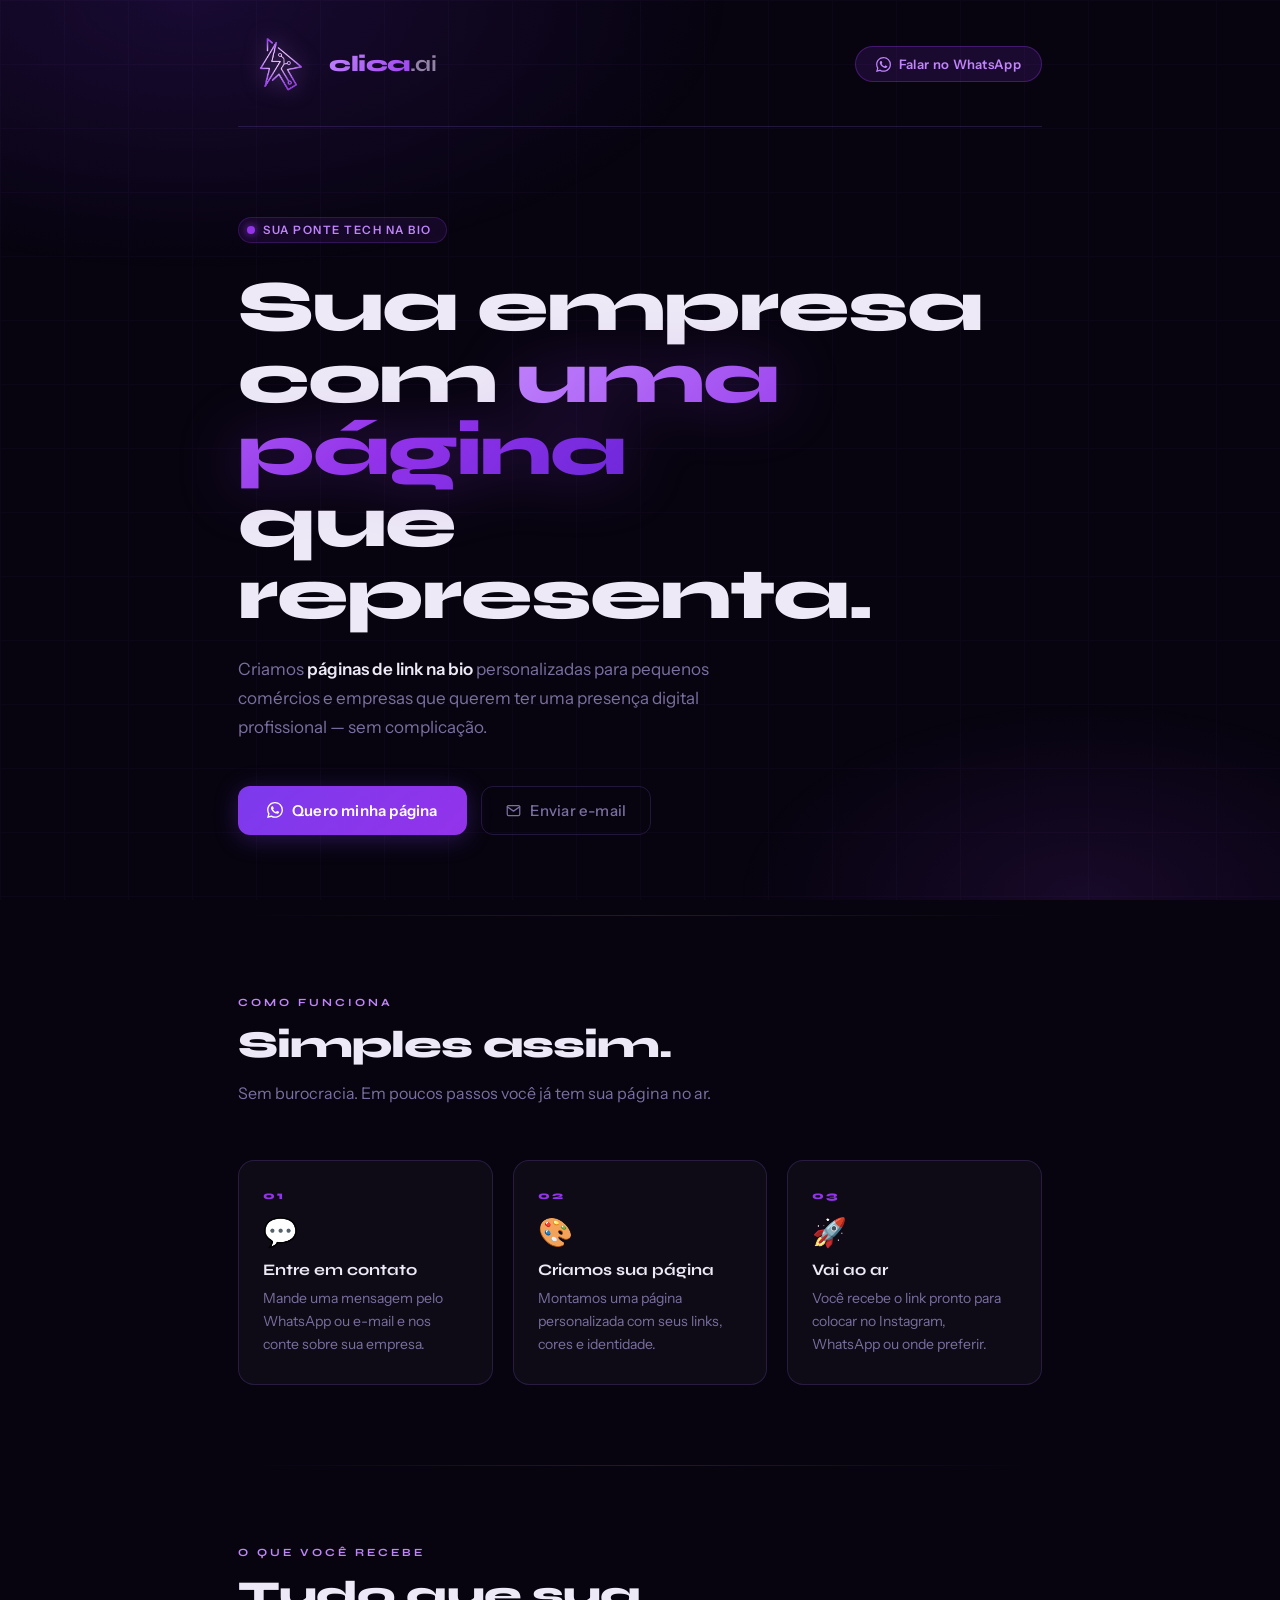
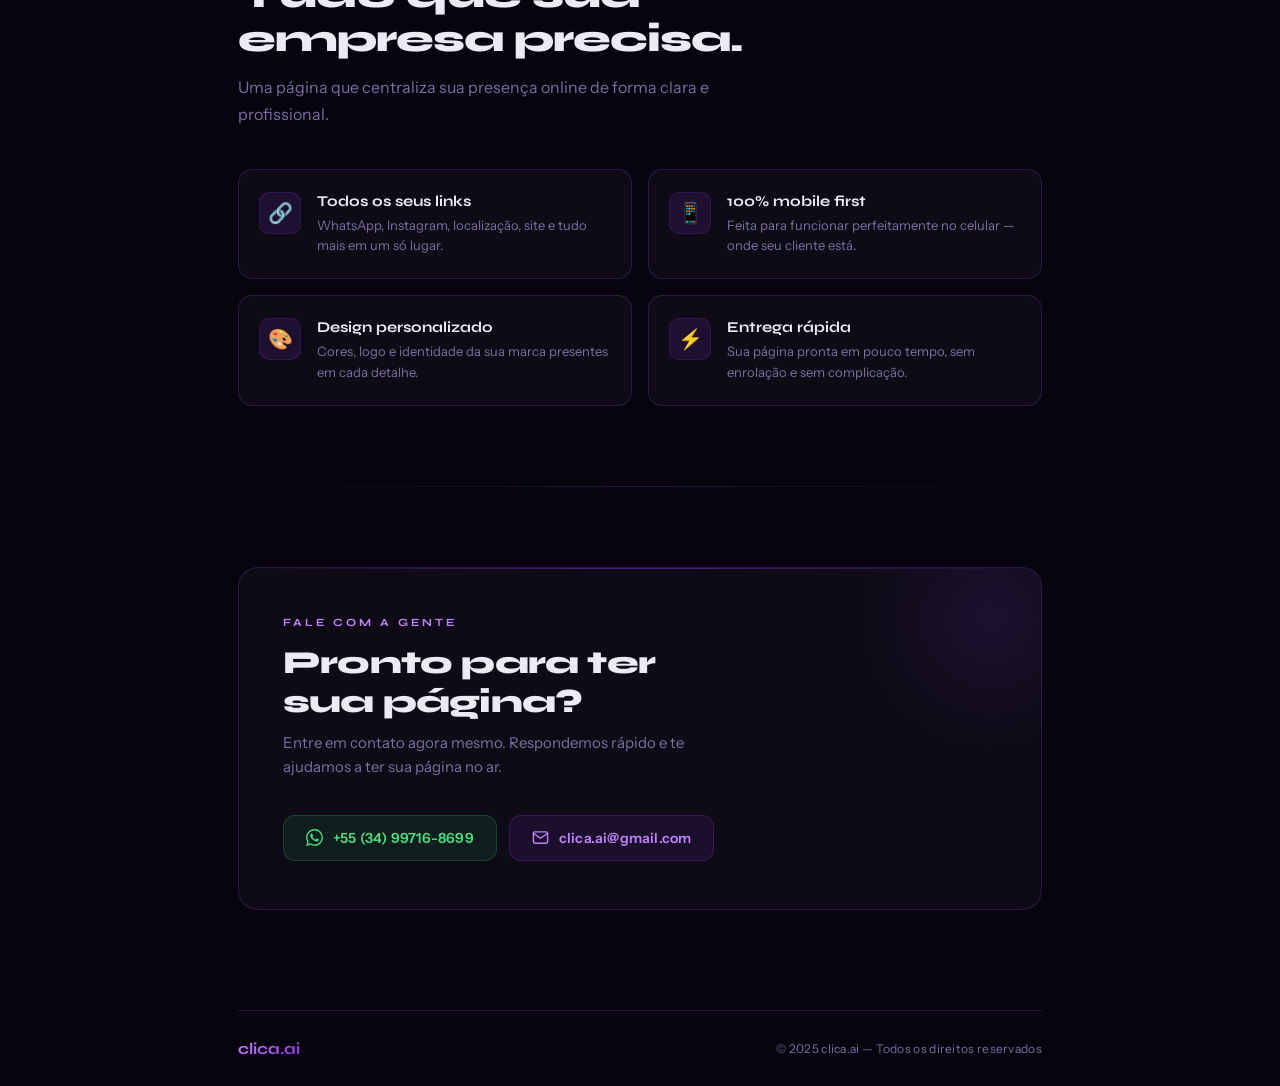
==== index.html @ f95d6e51 "Add files via upload Organizando pasta." ====
<!DOCTYPE html>
<html lang="pt-BR">
<head>
  <meta charset="UTF-8"/>
  <meta name="viewport" content="width=device-width, initial-scale=1.0"/>
  <title>clica.ai — Sua Ponte Tech na Bio</title>
  <link href="https://fonts.googleapis.com/css2?family=Syne:wght@700;800&family=Instrument+Sans:wght@400;500;600&display=swap" rel="stylesheet"/>
  <link rel="stylesheet" href="style.css"/>
</head>
<body>

<div class="bg-mesh"></div>
<div class="bg-grid"></div>

<div class="container">

  <!-- NAV -->
  <nav>
    <a class="nav-logo" href="#">
      <img src="assets/logo.png" alt="clica.ai"/>
      <span class="nav-brand">clica<span>.ai</span></span>
    </a>
    <a href="https://wa.me/5534997168699" target="_blank" class="nav-cta">
      <svg width="15" height="15" viewBox="0 0 24 24" fill="currentColor"><path d="M17.472 14.382c-.297-.149-1.758-.867-2.03-.967-.273-.099-.471-.148-.67.15-.197.297-.767.966-.94 1.164-.173.199-.347.223-.644.075-.297-.15-1.255-.463-2.39-1.475-.883-.788-1.48-1.761-1.653-2.059-.173-.297-.018-.458.13-.606.134-.133.298-.347.446-.52.149-.174.198-.298.298-.497.099-.198.05-.371-.025-.52-.075-.149-.669-1.612-.916-2.207-.242-.579-.487-.5-.669-.51a12.8 12.8 0 0 0-.57-.01c-.198 0-.52.074-.792.372-.272.297-1.04 1.016-1.04 2.479 0 1.462 1.065 2.875 1.213 3.074.149.198 2.096 3.2 5.077 4.487.709.306 1.262.489 1.694.625.712.227 1.36.195 1.871.118.571-.085 1.758-.719 2.006-1.413.248-.694.248-1.289.173-1.413-.074-.124-.272-.198-.57-.347m-5.421 7.403h-.004a9.87 9.87 0 0 1-5.031-1.378l-.361-.214-3.741.982.998-3.648-.235-.374a9.86 9.86 0 0 1-1.51-5.26c.001-5.45 4.436-9.884 9.888-9.884 2.64 0 5.122 1.03 6.988 2.898a9.825 9.825 0 0 1 2.893 6.994c-.003 5.45-4.437 9.884-9.885 9.884m8.413-18.297A11.815 11.815 0 0 0 12.05 0C5.495 0 .16 5.335.157 11.892c0 2.096.547 4.142 1.588 5.945L.057 24l6.305-1.654a11.882 11.882 0 0 0 5.683 1.448h.005c6.554 0 11.89-5.335 11.893-11.893a11.821 11.821 0 0 0-3.48-8.413Z"/></svg>
      Falar no WhatsApp
    </a>
  </nav>

  <!-- HERO -->
  <section class="hero" id="hero">
    <div class="hero-eyebrow">
      <span class="eyebrow-dot"></span>
      Sua Ponte Tech na Bio
    </div>
    <h1 class="hero-title">
      Sua empresa<br/>
      com <span class="accent">uma página</span><br/>
      que representa.
    </h1>
    <p class="hero-subtitle">
      Criamos <strong>páginas de link na bio</strong> personalizadas para pequenos comércios e empresas que querem ter uma presença digital profissional — sem complicação.
    </p>
    <div class="hero-actions">
      <a href="https://wa.me/5534997168699?text=Olá!%20Gostaria%20de%20saber%20mais%20sobre%20o%20clica.ai" target="_blank" class="btn-primary">
        <svg width="16" height="16" viewBox="0 0 24 24" fill="currentColor"><path d="M17.472 14.382c-.297-.149-1.758-.867-2.03-.967-.273-.099-.471-.148-.67.15-.197.297-.767.966-.94 1.164-.173.199-.347.223-.644.075-.297-.15-1.255-.463-2.39-1.475-.883-.788-1.48-1.761-1.653-2.059-.173-.297-.018-.458.13-.606.134-.133.298-.347.446-.52.149-.174.198-.298.298-.497.099-.198.05-.371-.025-.52-.075-.149-.669-1.612-.916-2.207-.242-.579-.487-.5-.669-.51a12.8 12.8 0 0 0-.57-.01c-.198 0-.52.074-.792.372-.272.297-1.04 1.016-1.04 2.479 0 1.462 1.065 2.875 1.213 3.074.149.198 2.096 3.2 5.077 4.487.709.306 1.262.489 1.694.625.712.227 1.36.195 1.871.118.571-.085 1.758-.719 2.006-1.413.248-.694.248-1.289.173-1.413-.074-.124-.272-.198-.57-.347m-5.421 7.403h-.004a9.87 9.87 0 0 1-5.031-1.378l-.361-.214-3.741.982.998-3.648-.235-.374a9.86 9.86 0 0 1-1.51-5.26c.001-5.45 4.436-9.884 9.888-9.884 2.64 0 5.122 1.03 6.988 2.898a9.825 9.825 0 0 1 2.893 6.994c-.003 5.45-4.437 9.884-9.885 9.884m8.413-18.297A11.815 11.815 0 0 0 12.05 0C5.495 0 .16 5.335.157 11.892c0 2.096.547 4.142 1.588 5.945L.057 24l6.305-1.654a11.882 11.882 0 0 0 5.683 1.448h.005c6.554 0 11.89-5.335 11.893-11.893a11.821 11.821 0 0 0-3.48-8.413Z"/></svg>
        Quero minha página
      </a>
      <a href="mailto:clica.ai@gmail.com" class="btn-secondary">
        <svg width="15" height="15" viewBox="0 0 24 24" fill="none" stroke="currentColor" stroke-width="2" stroke-linecap="round" stroke-linejoin="round"><path d="M4 4h16c1.1 0 2 .9 2 2v12c0 1.1-.9 2-2 2H4c-1.1 0-2-.9-2-2V6c0-1.1.9-2 2-2z"/><polyline points="22,6 12,13 2,6"/></svg>
        Enviar e-mail
      </a>
    </div>
  </section>

  <div class="divider"></div>

  <!-- COMO FUNCIONA -->
  <section class="section" id="como-funciona">
    <div class="section-label">Como funciona</div>
    <h2 class="section-title">Simples assim.</h2>
    <p class="section-desc">Sem burocracia. Em poucos passos você já tem sua página no ar.</p>
    <div class="steps">
      <div class="step">
        <span class="step-num">01</span>
        <span class="step-icon">💬</span>
        <div class="step-title">Entre em contato</div>
        <p class="step-desc">Mande uma mensagem pelo WhatsApp ou e-mail e nos conte sobre sua empresa.</p>
      </div>
      <div class="step">
        <span class="step-num">02</span>
        <span class="step-icon">🎨</span>
        <div class="step-title">Criamos sua página</div>
        <p class="step-desc">Montamos uma página personalizada com seus links, cores e identidade.</p>
      </div>
      <div class="step">
        <span class="step-num">03</span>
        <span class="step-icon">🚀</span>
        <div class="step-title">Vai ao ar</div>
        <p class="step-desc">Você recebe o link pronto para colocar no Instagram, WhatsApp ou onde preferir.</p>
      </div>
    </div>
  </section>

  <div class="divider"></div>

  <!-- O QUE VOCÊ RECEBE -->
  <section class="features-section" id="recursos" style="padding-top:80px;">
    <div class="section-label">O que você recebe</div>
    <h2 class="section-title">Tudo que sua<br/>empresa precisa.</h2>
    <p class="section-desc" style="margin-bottom:40px;">Uma página que centraliza sua presença online de forma clara e profissional.</p>
    <div class="features-grid">
      <div class="feature">
        <div class="feature-icon">🔗</div>
        <div>
          <div class="feature-title">Todos os seus links</div>
          <p class="feature-desc">WhatsApp, Instagram, localização, site e tudo mais em um só lugar.</p>
        </div>
      </div>
      <div class="feature">
        <div class="feature-icon">📱</div>
        <div>
          <div class="feature-title">100% mobile first</div>
          <p class="feature-desc">Feita para funcionar perfeitamente no celular — onde seu cliente está.</p>
        </div>
      </div>
      <div class="feature">
        <div class="feature-icon">🎨</div>
        <div>
          <div class="feature-title">Design personalizado</div>
          <p class="feature-desc">Cores, logo e identidade da sua marca presentes em cada detalhe.</p>
        </div>
      </div>
      <div class="feature">
        <div class="feature-icon">⚡</div>
        <div>
          <div class="feature-title">Entrega rápida</div>
          <p class="feature-desc">Sua página pronta em pouco tempo, sem enrolação e sem complicação.</p>
        </div>
      </div>
    </div>
  </section>

  <div class="divider"></div>

  <!-- CONTATO -->
  <section class="contact-section" id="contato" style="padding-top:80px;">
    <div class="contact-box">
      <div class="section-label">Fale com a gente</div>
      <h2 class="contact-title">Pronto para ter<br/>sua página?</h2>
      <p class="contact-sub">Entre em contato agora mesmo. Respondemos rápido e te ajudamos a ter sua página no ar.</p>
      <div class="contact-links">
        <a href="https://wa.me/5534997168699?text=Olá!%20Quero%20saber%20mais%20sobre%20o%20clica.ai" target="_blank" class="contact-btn whatsapp">
          <svg width="17" height="17" viewBox="0 0 24 24" fill="currentColor"><path d="M17.472 14.382c-.297-.149-1.758-.867-2.03-.967-.273-.099-.471-.148-.67.15-.197.297-.767.966-.94 1.164-.173.199-.347.223-.644.075-.297-.15-1.255-.463-2.39-1.475-.883-.788-1.48-1.761-1.653-2.059-.173-.297-.018-.458.13-.606.134-.133.298-.347.446-.52.149-.174.198-.298.298-.497.099-.198.05-.371-.025-.52-.075-.149-.669-1.612-.916-2.207-.242-.579-.487-.5-.669-.51a12.8 12.8 0 0 0-.57-.01c-.198 0-.52.074-.792.372-.272.297-1.04 1.016-1.04 2.479 0 1.462 1.065 2.875 1.213 3.074.149.198 2.096 3.2 5.077 4.487.709.306 1.262.489 1.694.625.712.227 1.36.195 1.871.118.571-.085 1.758-.719 2.006-1.413.248-.694.248-1.289.173-1.413-.074-.124-.272-.198-.57-.347m-5.421 7.403h-.004a9.87 9.87 0 0 1-5.031-1.378l-.361-.214-3.741.982.998-3.648-.235-.374a9.86 9.86 0 0 1-1.51-5.26c.001-5.45 4.436-9.884 9.888-9.884 2.64 0 5.122 1.03 6.988 2.898a9.825 9.825 0 0 1 2.893 6.994c-.003 5.45-4.437 9.884-9.885 9.884m8.413-18.297A11.815 11.815 0 0 0 12.05 0C5.495 0 .16 5.335.157 11.892c0 2.096.547 4.142 1.588 5.945L.057 24l6.305-1.654a11.882 11.882 0 0 0 5.683 1.448h.005c6.554 0 11.89-5.335 11.893-11.893a11.821 11.821 0 0 0-3.48-8.413Z"/></svg>
          +55 (34) 99716-8699
        </a>
        <a href="mailto:clica.ai@gmail.com" class="contact-btn email">
          <svg width="17" height="17" viewBox="0 0 24 24" fill="none" stroke="currentColor" stroke-width="2" stroke-linecap="round" stroke-linejoin="round"><path d="M4 4h16c1.1 0 2 .9 2 2v12c0 1.1-.9 2-2 2H4c-1.1 0-2-.9-2-2V6c0-1.1.9-2 2-2z"/><polyline points="22,6 12,13 2,6"/></svg>
          clica.ai@gmail.com
        </a>
      </div>
    </div>
  </section>

  <!-- FOOTER -->
  <footer>
    <div class="footer-inner">
      <span class="footer-brand">clica.ai</span>
      <span class="footer-copy">© 2025 clica.ai — Todos os direitos reservados</span>
    </div>
  </footer>

</div>

<script src="main.js"></script>
</body>
</html>
---- style.css ----
*, *::before, *::after { box-sizing: border-box; margin: 0; padding: 0; }

:root {
  --bg:       #07040f;
  --surface:  #110b1e;
  --border:   rgba(147, 97, 232, 0.2);
  --border-h: rgba(147, 97, 232, 0.5);
  --purple:   #9333ea;
  --purple-l: #c084fc;
  --purple-xl: #e9d5ff;
  --text:     #ede9f6;
  --muted:    #7b6fa0;
  --card-bg:  rgba(255,255,255,0.03);
}

html { scroll-behavior: smooth; }

body {
  font-family: 'Instrument Sans', sans-serif;
  background: var(--bg);
  color: var(--text);
  min-height: 100dvh;
  overflow-x: hidden;
}

/* ── BG EFFECTS ── */
.bg-mesh {
  position: fixed; inset: 0; z-index: 0; pointer-events: none;
  background:
    radial-gradient(ellipse 70% 50% at 15% 0%, rgba(109,40,217,0.18) 0%, transparent 60%),
    radial-gradient(ellipse 50% 40% at 85% 100%, rgba(147,51,234,0.12) 0%, transparent 55%);
}
.bg-grid {
  position: fixed; inset: 0; z-index: 0; pointer-events: none; opacity: 0.04;
  background-image:
    linear-gradient(rgba(147,97,232,1) 1px, transparent 1px),
    linear-gradient(90deg, rgba(147,97,232,1) 1px, transparent 1px);
  background-size: 64px 64px;
}

/* ── LAYOUT ── */
.container {
  position: relative; z-index: 1;
  max-width: 860px;
  margin: 0 auto;
  padding: 0 28px;
}

/* ── NAV ── */
nav {
  padding: 24px 0 22px;
  display: flex; align-items: center; justify-content: space-between;
  border-bottom: 1px solid var(--border);
  animation: fadeDown .6s both;
}
.nav-logo {
  display: flex; align-items: center; gap: 11px;
  text-decoration: none;
}
.nav-logo img {
  width: 80px; height: 80px; object-fit: contain;
  filter: drop-shadow(0 0 10px rgba(192,132,252,0.5));
}
.nav-brand {
  font-family: 'Syne'; font-weight: 800; font-size: 22px;
  background: linear-gradient(135deg, #c084fc, #9333ea);
  -webkit-background-clip: text; -webkit-text-fill-color: transparent;
  letter-spacing: -0.5px;
}
.nav-brand span { color: #e9d5ff; -webkit-text-fill-color: #e9d5ff; opacity: .6; font-weight: 700; }
.nav-cta {
  display: flex; align-items: center; gap: 8px;
  padding: 9px 20px;
  border-radius: 99px;
  background: rgba(147,51,234,0.15);
  border: 1px solid rgba(147,51,234,0.35);
  color: var(--purple-l);
  font-size: 13px; font-weight: 600;
  text-decoration: none;
  transition: all .2s;
  letter-spacing: .3px;
}
.nav-cta:hover {
  background: rgba(147,51,234,0.28);
  border-color: var(--purple-l);
  box-shadow: 0 0 20px rgba(147,51,234,0.2);
}
.nav-cta svg { flex-shrink: 0; }

/* ── HERO ── */
.hero {
  padding: 90px 0 80px;
  display: flex; flex-direction: column; align-items: flex-start;
}
.hero-eyebrow {
  display: inline-flex; align-items: center; gap: 8px;
  padding: 5px 14px 5px 8px;
  background: rgba(147,51,234,0.1);
  border: 1px solid rgba(147,51,234,0.25);
  border-radius: 99px;
  font-size: 11.5px; font-weight: 600;
  color: var(--purple-l);
  letter-spacing: 1.5px; text-transform: uppercase;
  margin-bottom: 28px;
  animation: fadeUp .6s .1s both;
}
.eyebrow-dot {
  width: 8px; height: 8px; border-radius: 50%;
  background: var(--purple);
  box-shadow: 0 0 8px var(--purple);
  animation: pulse 2s ease-in-out infinite;
}
@keyframes pulse { 0%,100% { opacity:1; transform:scale(1); } 50% { opacity:.4; transform:scale(.8); } }

.hero-title {
  font-family: 'Syne'; font-weight: 800;
  font-size: clamp(44px, 7vw, 72px);
  line-height: 1.0; letter-spacing: -2px;
  color: var(--text);
  margin-bottom: 24px;
  animation: fadeUp .6s .2s both;
}
.hero-title .accent {
  background: linear-gradient(135deg, #c084fc 0%, #9333ea 60%, #6d28d9 100%);
  -webkit-background-clip: text; -webkit-text-fill-color: transparent;
  filter: drop-shadow(0 0 30px rgba(147,51,234,0.35));
}
.hero-subtitle {
  font-size: 17px; line-height: 1.7;
  color: var(--muted);
  max-width: 520px;
  margin-bottom: 44px;
  font-weight: 400;
  animation: fadeUp .6s .3s both;
}
.hero-subtitle strong { color: var(--text); font-weight: 600; }

.hero-actions {
  display: flex; align-items: center; gap: 14px; flex-wrap: wrap;
  animation: fadeUp .6s .4s both;
}
.btn-primary {
  display: inline-flex; align-items: center; gap: 9px;
  padding: 14px 28px;
  background: linear-gradient(135deg, #7c3aed, #9333ea);
  border: 1px solid rgba(147,51,234,0.5);
  border-radius: 12px;
  color: #fff;
  font-family: 'Instrument Sans'; font-size: 15px; font-weight: 600;
  text-decoration: none;
  transition: all .25s cubic-bezier(.16,1,.3,1);
  box-shadow: 0 4px 24px rgba(124,58,237,0.3);
  letter-spacing: .2px;
}
.btn-primary:hover {
  transform: translateY(-2px);
  box-shadow: 0 8px 36px rgba(124,58,237,0.45);
  background: linear-gradient(135deg, #8b5cf6, #a855f7);
}
.btn-secondary {
  display: inline-flex; align-items: center; gap: 9px;
  padding: 14px 24px;
  background: transparent;
  border: 1px solid var(--border);
  border-radius: 12px;
  color: var(--muted);
  font-family: 'Instrument Sans'; font-size: 15px; font-weight: 500;
  text-decoration: none;
  transition: all .25s;
  letter-spacing: .2px;
}
.btn-secondary:hover {
  border-color: var(--border-h);
  color: var(--text);
  background: var(--card-bg);
}

/* ── DIVIDER ── */
.divider {
  width: 100%; height: 1px;
  background: linear-gradient(90deg, transparent, var(--border), transparent);
  margin: 0;
}

/* ── SEÇÕES ── */
.section { padding: 80px 0; animation: fadeUp .7s .1s both; }
.section-label {
  font-family: 'Syne'; font-size: 11px; font-weight: 700;
  letter-spacing: 3px; text-transform: uppercase;
  color: var(--purple-l); margin-bottom: 14px;
}
.section-title {
  font-family: 'Syne'; font-weight: 800;
  font-size: clamp(26px, 4vw, 38px);
  letter-spacing: -1px; line-height: 1.15;
  margin-bottom: 14px; color: var(--text);
}
.section-desc {
  font-size: 16px; line-height: 1.7;
  color: var(--muted); max-width: 500px;
  margin-bottom: 52px;
}

/* ── STEPS ── */
.steps { display: grid; grid-template-columns: repeat(3, 1fr); gap: 20px; }
@media (max-width: 600px) { .steps { grid-template-columns: 1fr; } }
.step {
  padding: 28px 24px;
  background: var(--card-bg);
  border: 1px solid var(--border);
  border-radius: 16px;
  transition: all .25s;
}
.step:hover {
  border-color: var(--border-h);
  background: rgba(147,51,234,0.05);
  transform: translateY(-3px);
  box-shadow: 0 12px 40px rgba(124,58,237,0.1);
}
.step-num {
  font-family: 'Syne'; font-weight: 800; font-size: 11px;
  letter-spacing: 2px; text-transform: uppercase;
  color: var(--purple); margin-bottom: 16px; display: block;
}
.step-icon { font-size: 28px; display: block; margin-bottom: 14px; line-height: 1; }
.step-title { font-family: 'Syne'; font-weight: 700; font-size: 16px; color: var(--text); margin-bottom: 8px; }
.step-desc  { font-size: 14px; line-height: 1.65; color: var(--muted); }

/* ── FEATURES ── */
.features-section { padding: 0 0 80px; }
.features-grid { display: grid; grid-template-columns: repeat(2, 1fr); gap: 16px; }
@media (max-width: 580px) { .features-grid { grid-template-columns: 1fr; } }
.feature {
  display: flex; align-items: flex-start; gap: 16px;
  padding: 22px 20px;
  background: var(--card-bg);
  border: 1px solid var(--border);
  border-radius: 14px;
  transition: all .2s;
}
.feature:hover { border-color: var(--border-h); background: rgba(147,51,234,0.04); }
.feature-icon {
  width: 42px; height: 42px; flex-shrink: 0;
  border-radius: 10px;
  background: rgba(147,51,234,0.12);
  border: 1px solid rgba(147,51,234,0.2);
  display: flex; align-items: center; justify-content: center;
  font-size: 20px;
}
.feature-title { font-family: 'Syne'; font-weight: 700; font-size: 15px; color: var(--text); margin-bottom: 5px; }
.feature-desc  { font-size: 13px; line-height: 1.6; color: var(--muted); }

/* ── CONTACT ── */
.contact-section { padding: 0 0 100px; }
.contact-box {
  background: var(--card-bg);
  border: 1px solid var(--border);
  border-radius: 20px;
  padding: 48px 44px;
  display: flex; flex-direction: column; align-items: flex-start;
  position: relative; overflow: hidden;
}
@media (max-width: 600px) { .contact-box { padding: 36px 24px; } }
.contact-box::before {
  content: '';
  position: absolute; top: 0; left: 0; right: 0; height: 1px;
  background: linear-gradient(90deg, transparent, rgba(147,51,234,0.5), transparent);
}
.contact-box::after {
  content: '';
  position: absolute; top: -80px; right: -80px;
  width: 260px; height: 260px;
  border-radius: 50%;
  background: radial-gradient(circle, rgba(124,58,237,0.12) 0%, transparent 70%);
  pointer-events: none;
}
.contact-title {
  font-family: 'Syne'; font-weight: 800;
  font-size: clamp(22px, 3.5vw, 32px);
  letter-spacing: -0.8px; color: var(--text);
  margin-bottom: 10px;
}
.contact-sub { font-size: 15px; color: var(--muted); margin-bottom: 36px; line-height: 1.6; max-width: 440px; }
.contact-links { display: flex; flex-wrap: wrap; gap: 12px; }
.contact-btn {
  display: inline-flex; align-items: center; gap: 10px;
  padding: 13px 22px;
  border-radius: 12px;
  font-family: 'Instrument Sans'; font-size: 14px; font-weight: 600;
  text-decoration: none;
  transition: all .25s;
  letter-spacing: .2px;
}
.contact-btn.whatsapp {
  background: rgba(34,197,94,0.1);
  border: 1px solid rgba(34,197,94,0.25);
  color: #4ade80;
}
.contact-btn.whatsapp:hover {
  background: rgba(34,197,94,0.18); border-color: rgba(34,197,94,0.5);
  transform: translateY(-2px); box-shadow: 0 6px 20px rgba(34,197,94,0.12);
}
.contact-btn.email {
  background: rgba(147,51,234,0.1);
  border: 1px solid rgba(147,51,234,0.25);
  color: var(--purple-l);
}
.contact-btn.email:hover {
  background: rgba(147,51,234,0.18); border-color: var(--purple-l);
  transform: translateY(-2px); box-shadow: 0 6px 20px rgba(147,51,234,0.15);
}

/* ── FOOTER ── */
footer { border-top: 1px solid var(--border); padding: 28px 0; }
.footer-inner {
  display: flex; align-items: center; justify-content: space-between; flex-wrap: wrap; gap: 12px;
}
.footer-brand {
  font-family: 'Syne'; font-weight: 700; font-size: 16px;
  background: linear-gradient(135deg, #c084fc, #9333ea);
  -webkit-background-clip: text; -webkit-text-fill-color: transparent;
}
.footer-copy { font-size: 12px; color: var(--muted); letter-spacing: .3px; }

/* ── ANIMAÇÕES ── */
@keyframes fadeUp   { from { opacity:0; transform:translateY(22px); } to { opacity:1; transform:translateY(0); } }
@keyframes fadeDown { from { opacity:0; transform:translateY(-14px); } to { opacity:1; transform:translateY(0); } }
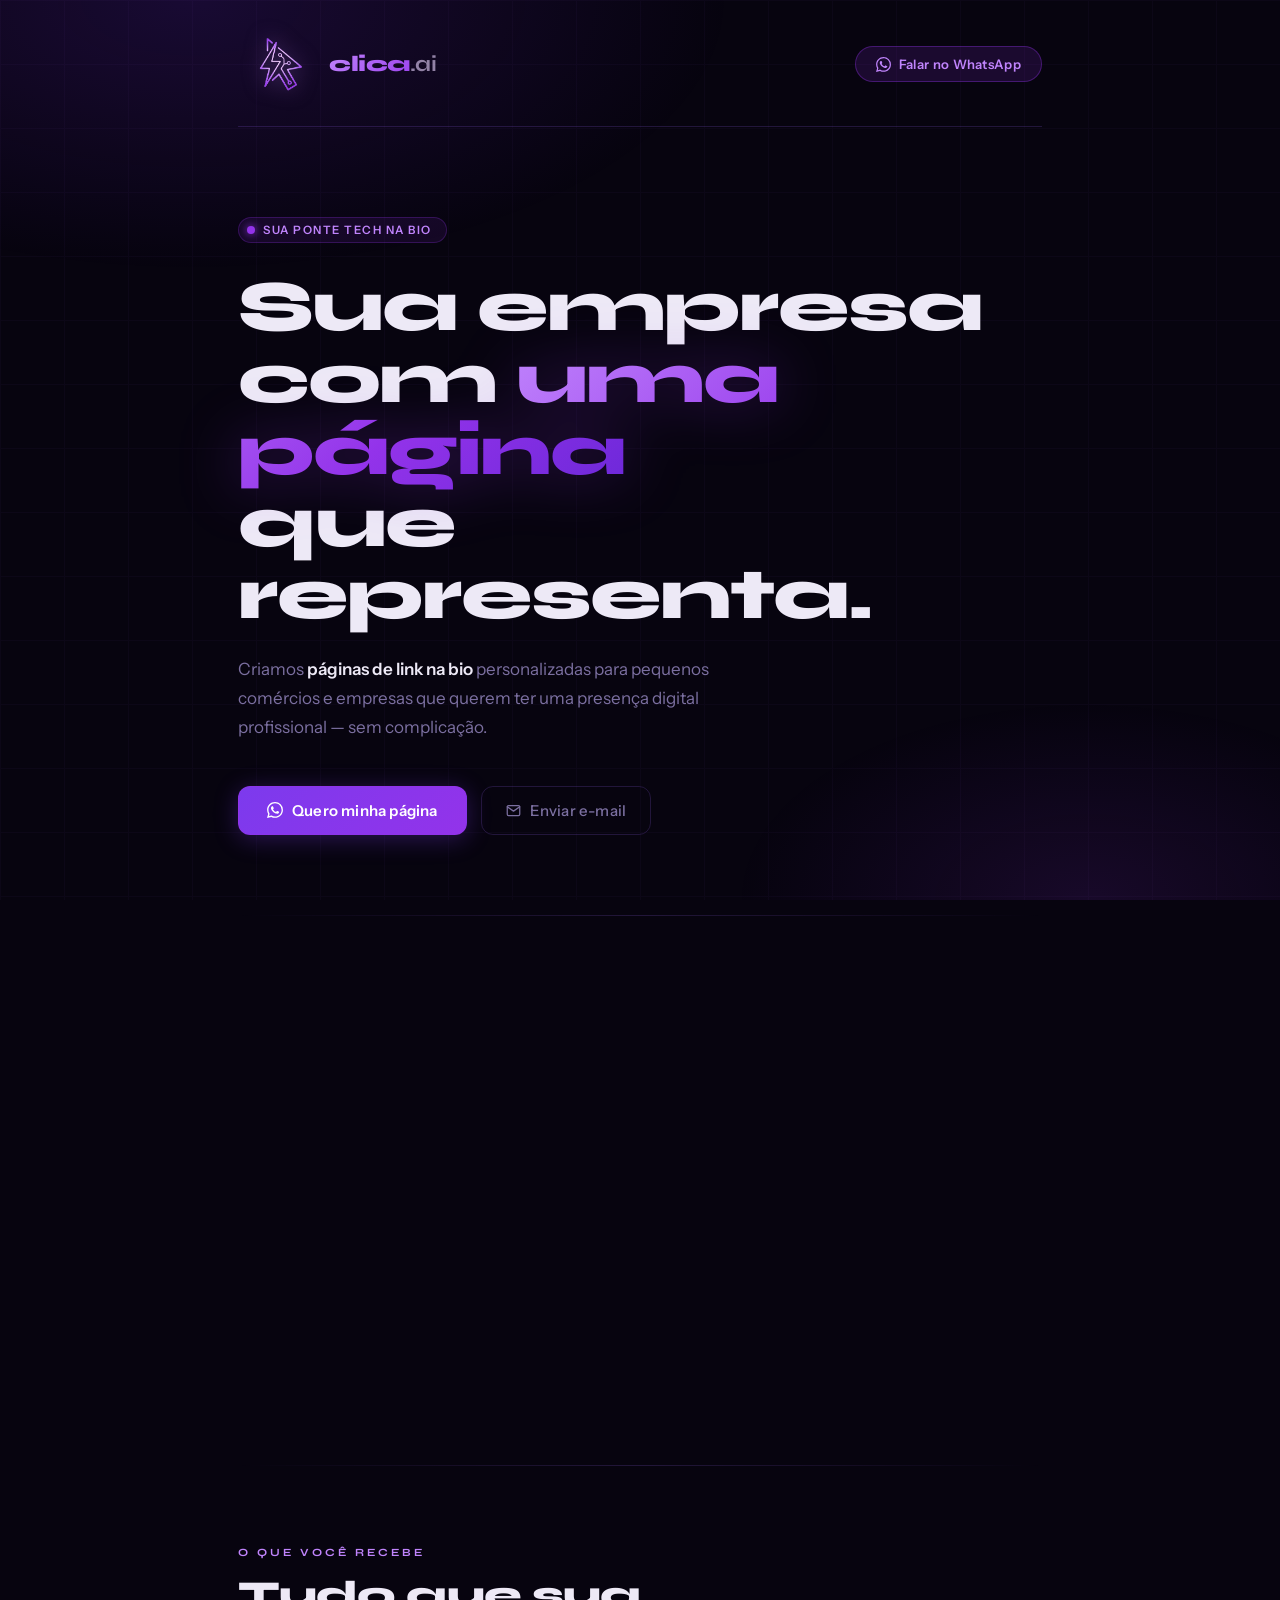
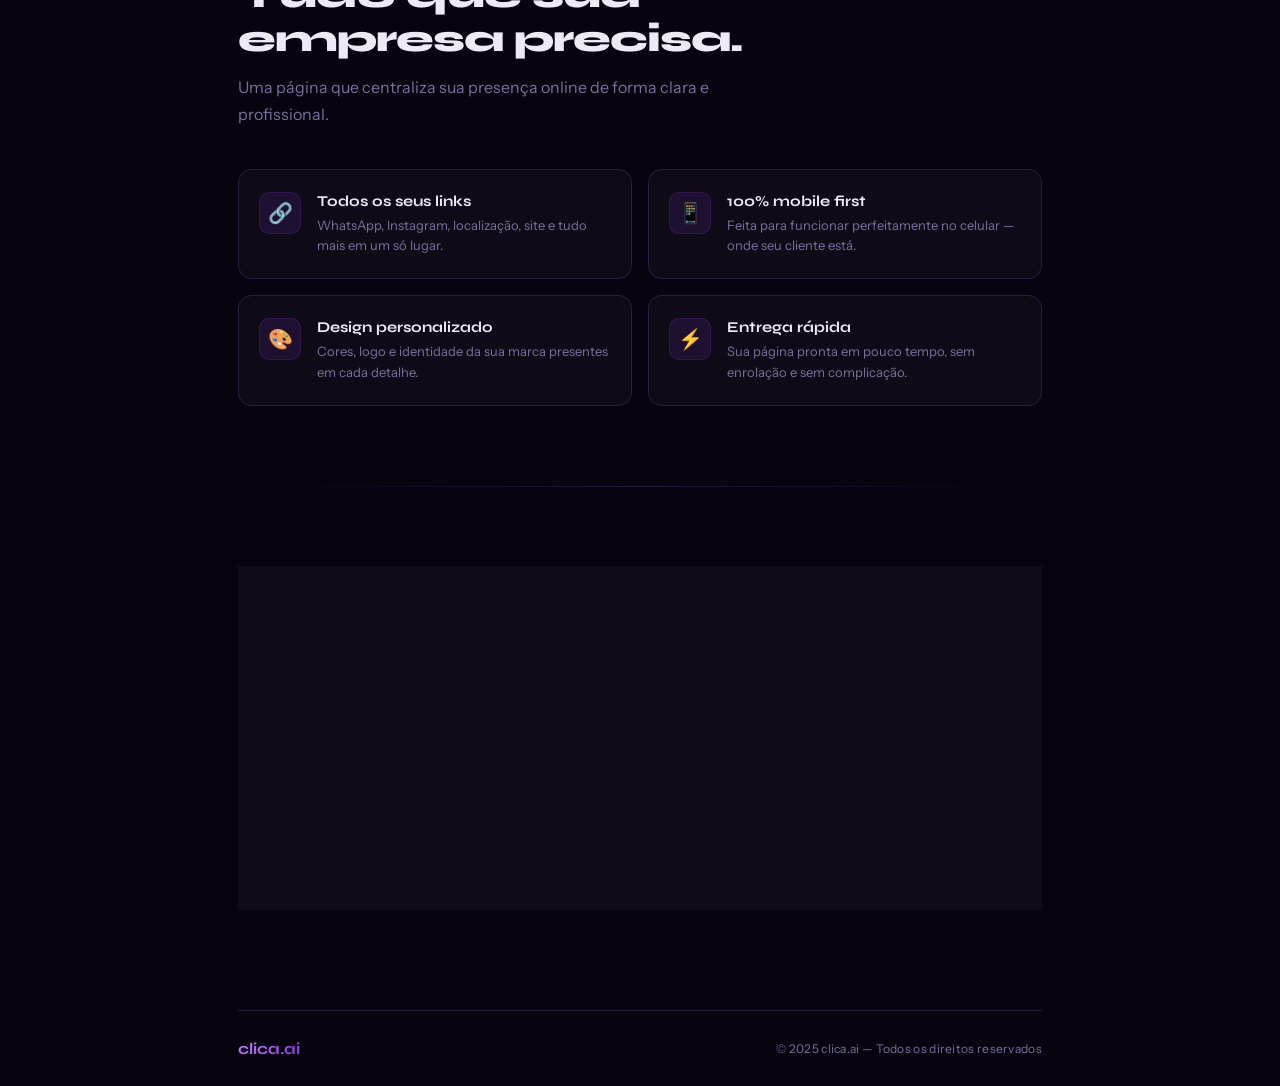
==== commit f993716f: "Corrigindo links do site clicaai" ====
--- a/index.html
+++ b/index.html
@@ -45,7 +45,7 @@
         <svg width="16" height="16" viewBox="0 0 24 24" fill="currentColor"><path d="M17.472 14.382c-.297-.149-1.758-.867-2.03-.967-.273-.099-.471-.148-.67.15-.197.297-.767.966-.94 1.164-.173.199-.347.223-.644.075-.297-.15-1.255-.463-2.39-1.475-.883-.788-1.48-1.761-1.653-2.059-.173-.297-.018-.458.13-.606.134-.133.298-.347.446-.52.149-.174.198-.298.298-.497.099-.198.05-.371-.025-.52-.075-.149-.669-1.612-.916-2.207-.242-.579-.487-.5-.669-.51a12.8 12.8 0 0 0-.57-.01c-.198 0-.52.074-.792.372-.272.297-1.04 1.016-1.04 2.479 0 1.462 1.065 2.875 1.213 3.074.149.198 2.096 3.2 5.077 4.487.709.306 1.262.489 1.694.625.712.227 1.36.195 1.871.118.571-.085 1.758-.719 2.006-1.413.248-.694.248-1.289.173-1.413-.074-.124-.272-.198-.57-.347m-5.421 7.403h-.004a9.87 9.87 0 0 1-5.031-1.378l-.361-.214-3.741.982.998-3.648-.235-.374a9.86 9.86 0 0 1-1.51-5.26c.001-5.45 4.436-9.884 9.888-9.884 2.64 0 5.122 1.03 6.988 2.898a9.825 9.825 0 0 1 2.893 6.994c-.003 5.45-4.437 9.884-9.885 9.884m8.413-18.297A11.815 11.815 0 0 0 12.05 0C5.495 0 .16 5.335.157 11.892c0 2.096.547 4.142 1.588 5.945L.057 24l6.305-1.654a11.882 11.882 0 0 0 5.683 1.448h.005c6.554 0 11.89-5.335 11.893-11.893a11.821 11.821 0 0 0-3.48-8.413Z"/></svg>
         Quero minha página
       </a>
-      <a href="mailto:clica.ai@gmail.com" class="btn-secondary">
+      <a href="mailto:clicaai.bio@gmail.com" class="btn-secondary">
         <svg width="15" height="15" viewBox="0 0 24 24" fill="none" stroke="currentColor" stroke-width="2" stroke-linecap="round" stroke-linejoin="round"><path d="M4 4h16c1.1 0 2 .9 2 2v12c0 1.1-.9 2-2 2H4c-1.1 0-2-.9-2-2V6c0-1.1.9-2 2-2z"/><polyline points="22,6 12,13 2,6"/></svg>
         Enviar e-mail
       </a>
@@ -133,9 +133,9 @@
           <svg width="17" height="17" viewBox="0 0 24 24" fill="currentColor"><path d="M17.472 14.382c-.297-.149-1.758-.867-2.03-.967-.273-.099-.471-.148-.67.15-.197.297-.767.966-.94 1.164-.173.199-.347.223-.644.075-.297-.15-1.255-.463-2.39-1.475-.883-.788-1.48-1.761-1.653-2.059-.173-.297-.018-.458.13-.606.134-.133.298-.347.446-.52.149-.174.198-.298.298-.497.099-.198.05-.371-.025-.52-.075-.149-.669-1.612-.916-2.207-.242-.579-.487-.5-.669-.51a12.8 12.8 0 0 0-.57-.01c-.198 0-.52.074-.792.372-.272.297-1.04 1.016-1.04 2.479 0 1.462 1.065 2.875 1.213 3.074.149.198 2.096 3.2 5.077 4.487.709.306 1.262.489 1.694.625.712.227 1.36.195 1.871.118.571-.085 1.758-.719 2.006-1.413.248-.694.248-1.289.173-1.413-.074-.124-.272-.198-.57-.347m-5.421 7.403h-.004a9.87 9.87 0 0 1-5.031-1.378l-.361-.214-3.741.982.998-3.648-.235-.374a9.86 9.86 0 0 1-1.51-5.26c.001-5.45 4.436-9.884 9.888-9.884 2.64 0 5.122 1.03 6.988 2.898a9.825 9.825 0 0 1 2.893 6.994c-.003 5.45-4.437 9.884-9.885 9.884m8.413-18.297A11.815 11.815 0 0 0 12.05 0C5.495 0 .16 5.335.157 11.892c0 2.096.547 4.142 1.588 5.945L.057 24l6.305-1.654a11.882 11.882 0 0 0 5.683 1.448h.005c6.554 0 11.89-5.335 11.893-11.893a11.821 11.821 0 0 0-3.48-8.413Z"/></svg>
           +55 (34) 99716-8699
         </a>
-        <a href="mailto:clica.ai@gmail.com" class="contact-btn email">
+        <a href="mailto:clicaai.bio@gmail.com" class="contact-btn email">
           <svg width="17" height="17" viewBox="0 0 24 24" fill="none" stroke="currentColor" stroke-width="2" stroke-linecap="round" stroke-linejoin="round"><path d="M4 4h16c1.1 0 2 .9 2 2v12c0 1.1-.9 2-2 2H4c-1.1 0-2-.9-2-2V6c0-1.1.9-2 2-2z"/><polyline points="22,6 12,13 2,6"/></svg>
-          clica.ai@gmail.com
+          <clicaai class="bio"></clicaai>clicaai.bio@gmail.com
         </a>
       </div>
     </div>
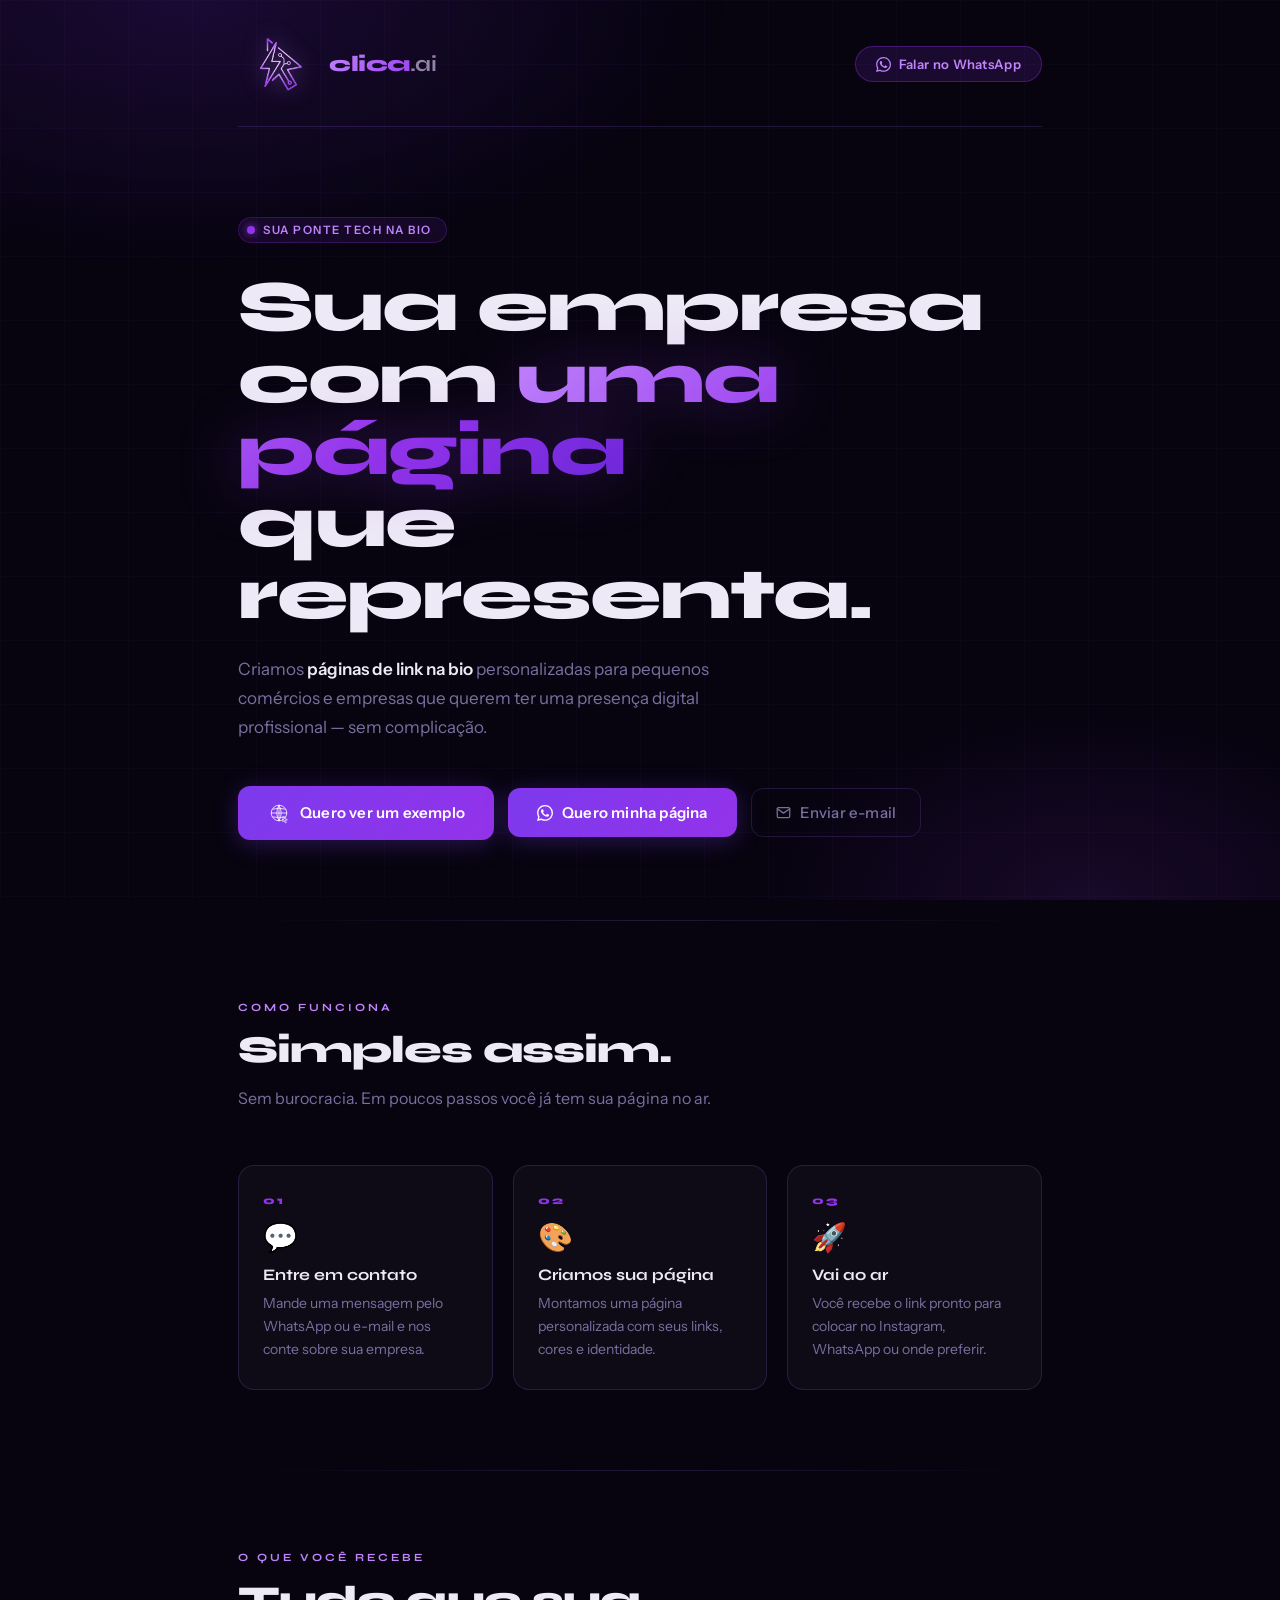
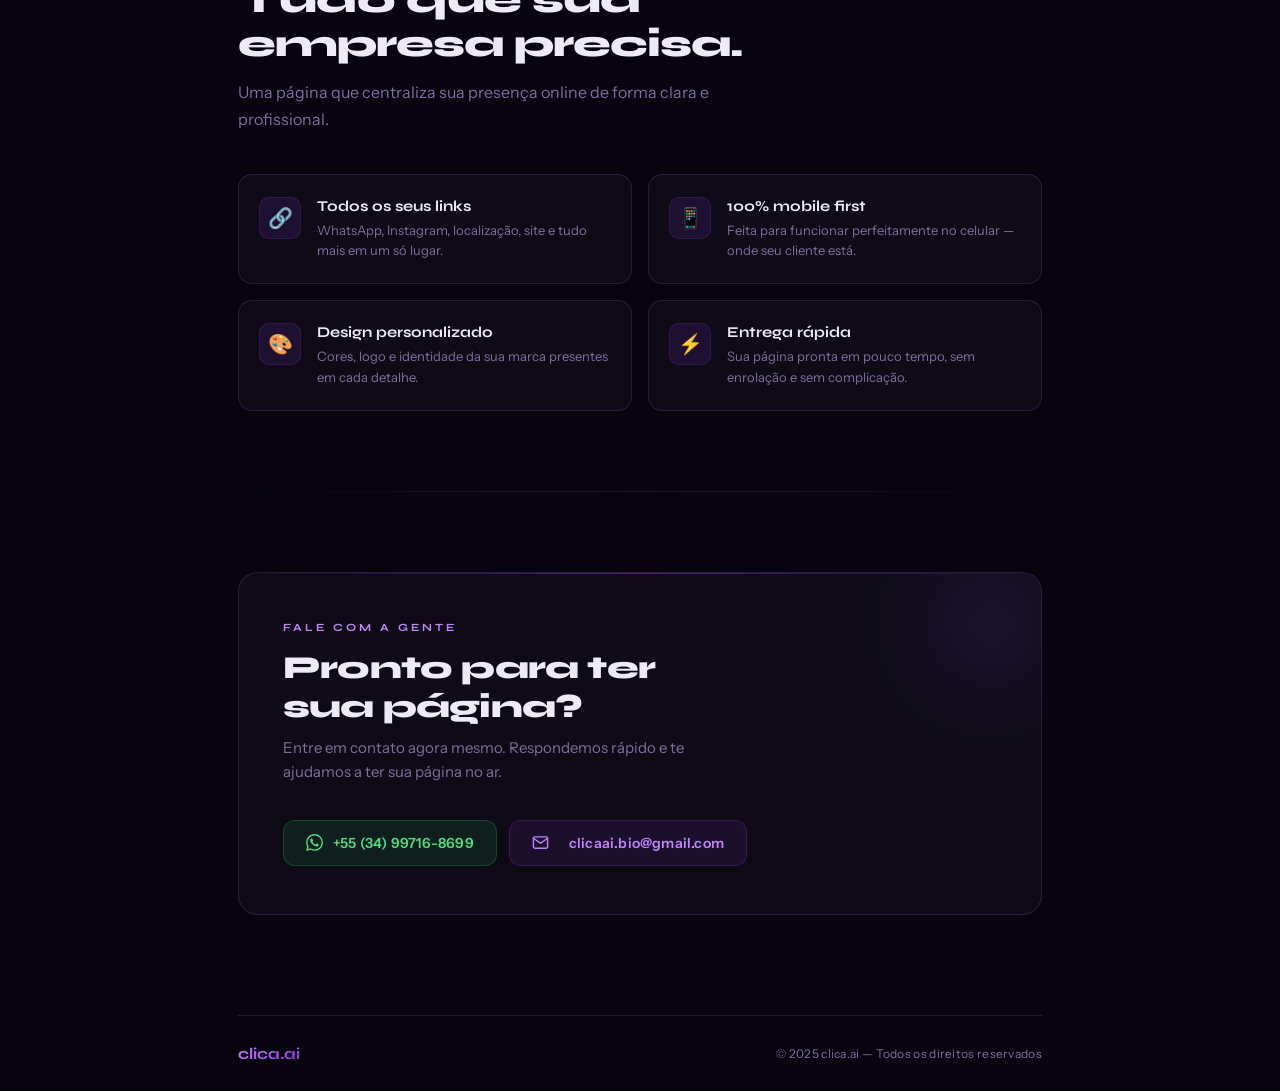
==== commit d364997e: "Add files via upload" ====
--- a/index.html
+++ b/index.html
@@ -8,6 +8,22 @@
   <link rel="stylesheet" href="style.css"/>
 </head>
 <body>
+  <svg xmlns="http://www.w3.org/2000/svg" style="display:none">
+  <symbol id="icon-site" viewBox="0 0 680 680">
+    <g transform="translate(340,340)">
+      <circle cx="0" cy="0" r="220" fill="none" stroke="currentColor" stroke-width="22"/>
+      <line x1="0" y1="-220" x2="0" y2="220" stroke="currentColor" stroke-width="22" stroke-linecap="round"/>
+      <line x1="-220" y1="0" x2="220" y2="0" stroke="currentColor" stroke-width="22" stroke-linecap="round"/>
+      <path d="M -175 -110 Q 0 -165 175 -110" fill="none" stroke="currentColor" stroke-width="22" stroke-linecap="round"/>
+      <path d="M -175 110 Q 0 165 175 110" fill="none" stroke="currentColor" stroke-width="22" stroke-linecap="round"/>
+      <path d="M 0 -220 Q -130 0 0 220" fill="none" stroke="currentColor" stroke-width="22" stroke-linecap="round"/>
+      <path d="M 0 -220 Q 130 0 0 220" fill="none" stroke="currentColor" stroke-width="22" stroke-linecap="round"/>
+    </g>
+    <g transform="translate(450,450)">
+      <polygon points="0,0 0,140 38,100 68,170 98,157 68,85 118,85" fill="none" stroke="currentColor" stroke-width="18" stroke-linejoin="round" stroke-linecap="round"/>
+    </g>
+  </symbol>
+</svg>
 
 <div class="bg-mesh"></div>
 <div class="bg-grid"></div>
@@ -41,6 +57,10 @@
       Criamos <strong>páginas de link na bio</strong> personalizadas para pequenos comércios e empresas que querem ter uma presença digital profissional — sem complicação.
     </p>
     <div class="hero-actions">
+      <a href="/pcaparabrisas" target="_blank" class="btn-primary">
+<svg width="24" height="24"><use href="#icon-site"/></svg> 
+       Quero ver um exemplo
+      </a>
       <a href="https://wa.me/5534997168699?text=Olá!%20Gostaria%20de%20saber%20mais%20sobre%20o%20clica.ai" target="_blank" class="btn-primary">
         <svg width="16" height="16" viewBox="0 0 24 24" fill="currentColor"><path d="M17.472 14.382c-.297-.149-1.758-.867-2.03-.967-.273-.099-.471-.148-.67.15-.197.297-.767.966-.94 1.164-.173.199-.347.223-.644.075-.297-.15-1.255-.463-2.39-1.475-.883-.788-1.48-1.761-1.653-2.059-.173-.297-.018-.458.13-.606.134-.133.298-.347.446-.52.149-.174.198-.298.298-.497.099-.198.05-.371-.025-.52-.075-.149-.669-1.612-.916-2.207-.242-.579-.487-.5-.669-.51a12.8 12.8 0 0 0-.57-.01c-.198 0-.52.074-.792.372-.272.297-1.04 1.016-1.04 2.479 0 1.462 1.065 2.875 1.213 3.074.149.198 2.096 3.2 5.077 4.487.709.306 1.262.489 1.694.625.712.227 1.36.195 1.871.118.571-.085 1.758-.719 2.006-1.413.248-.694.248-1.289.173-1.413-.074-.124-.272-.198-.57-.347m-5.421 7.403h-.004a9.87 9.87 0 0 1-5.031-1.378l-.361-.214-3.741.982.998-3.648-.235-.374a9.86 9.86 0 0 1-1.51-5.26c.001-5.45 4.436-9.884 9.888-9.884 2.64 0 5.122 1.03 6.988 2.898a9.825 9.825 0 0 1 2.893 6.994c-.003 5.45-4.437 9.884-9.885 9.884m8.413-18.297A11.815 11.815 0 0 0 12.05 0C5.495 0 .16 5.335.157 11.892c0 2.096.547 4.142 1.588 5.945L.057 24l6.305-1.654a11.882 11.882 0 0 0 5.683 1.448h.005c6.554 0 11.89-5.335 11.893-11.893a11.821 11.821 0 0 0-3.48-8.413Z"/></svg>
         Quero minha página
@@ -49,6 +69,7 @@
         <svg width="15" height="15" viewBox="0 0 24 24" fill="none" stroke="currentColor" stroke-width="2" stroke-linecap="round" stroke-linejoin="round"><path d="M4 4h16c1.1 0 2 .9 2 2v12c0 1.1-.9 2-2 2H4c-1.1 0-2-.9-2-2V6c0-1.1.9-2 2-2z"/><polyline points="22,6 12,13 2,6"/></svg>
         Enviar e-mail
       </a>
+            
     </div>
   </section>
 
@@ -78,7 +99,7 @@
         <div class="step-title">Vai ao ar</div>
         <p class="step-desc">Você recebe o link pronto para colocar no Instagram, WhatsApp ou onde preferir.</p>
       </div>
-    </div>
+
   </section>
 
   <div class="divider"></div>
@@ -141,6 +162,7 @@
     </div>
   </section>
 
+
   <!-- FOOTER -->
   <footer>
     <div class="footer-inner">
